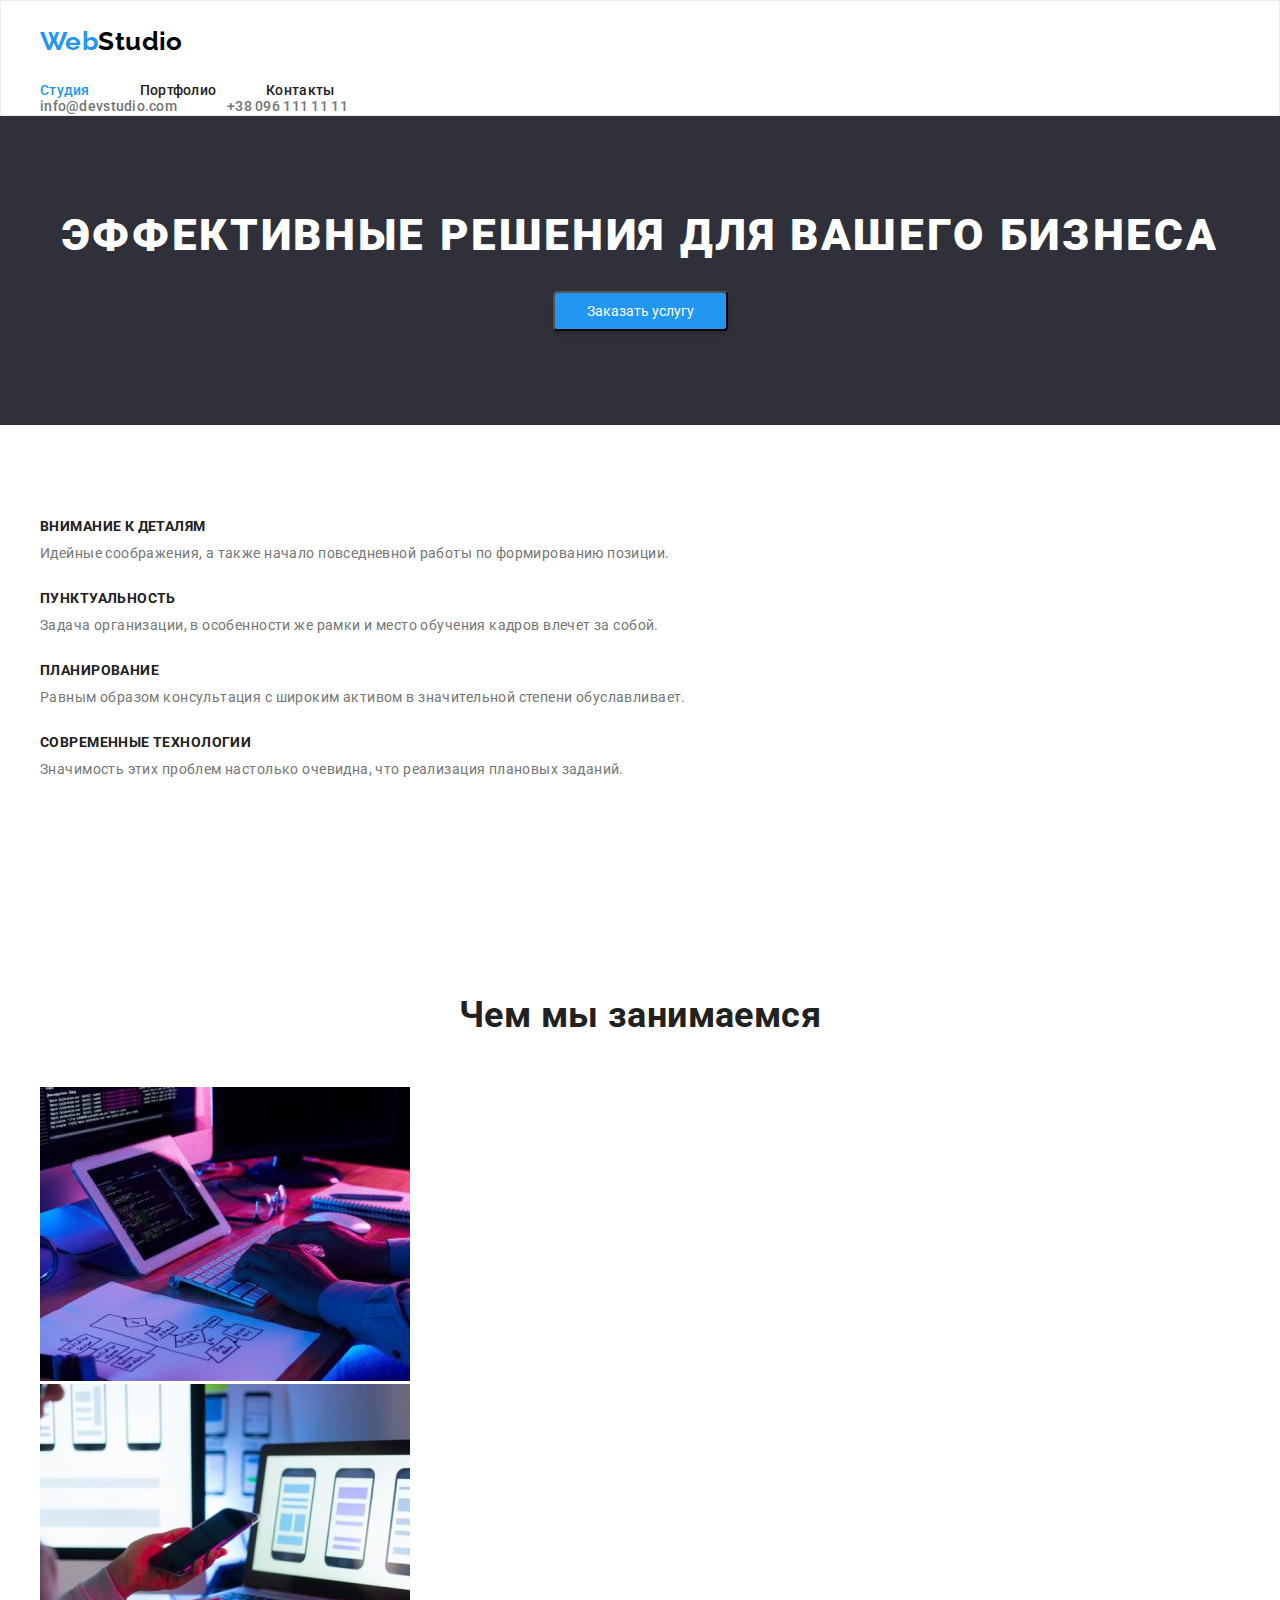
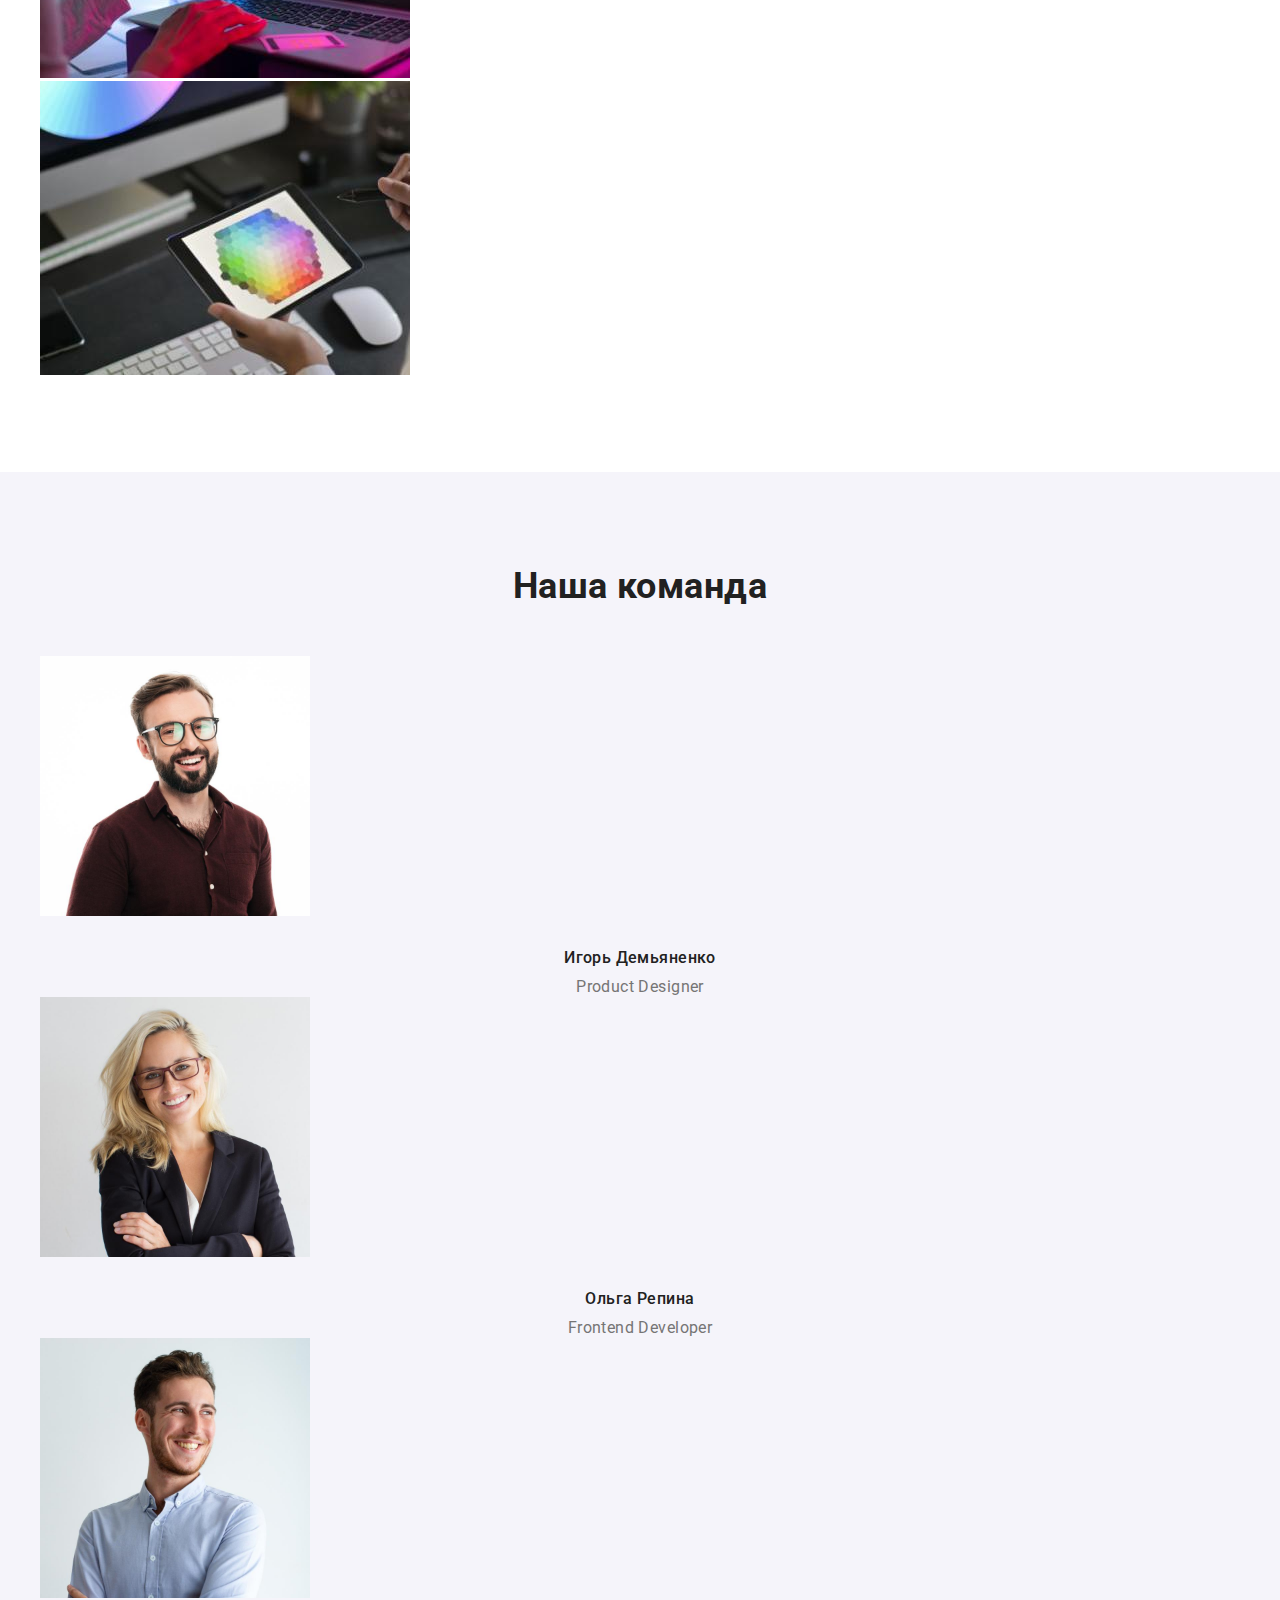
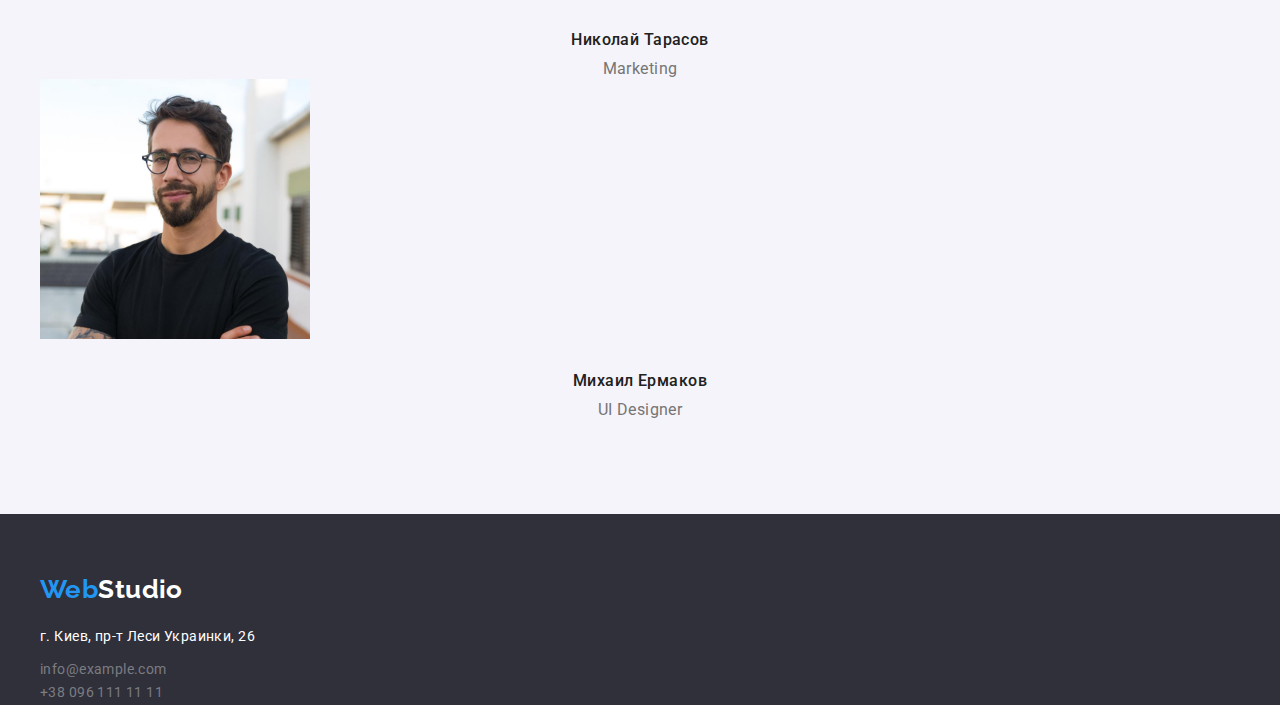
==== index.html @ 129f2a48 "." ====
<!DOCTYPE html>
<html lang="ru">
  <head>
    <meta charset="UTF-8" />
    <meta http-equiv="X-UA-Compatible" content="IE=edge" />
    <meta name="viewport" content="width=device-width, initial-scale=1.0" />
    <title>Document</title>
    <link
      href="https://fonts.googleapis.com/css2?family=Raleway:wght@700&family=Roboto:wght@400;500;700;900&display=swap"
      rel="stylesheet"
    />
    <link
      rel="stylesheet"
      href="https://cdn.jsdelivr.net/npm/modern-normalize@1.1.0/modern-normalize.min.css"
    />
    <link rel="stylesheet" href="./css/styles.css" />
  </head>
  <body>
    <!-- header -->

    <header class="header">
      <div class="container">
        <nav class="container">
          <a href="./index.html" class="logo"
            ><span class="accent">Web</span>Studio</a
          >
          <ul class="site-nav">
            <li class="item">
              <a href="./index.html" class="nav-link current">Студия</a>
            </li>
            <li class="item">
              <a href="./portfolio.html" class="nav-link">Портфолио</a>
            </li>
            <li class="item"><a href="" class="nav-link">Контакты</a></li>
          </ul>
        </nav>
        <div class="container">
        <ul class="contacts">
          <li class="item">
              <a href="mailto:info@devstudio.com" class="contacts-link"
                >info@devstudio.com</a
              >
            </li>
            <li class="item">
              <a href="tel:+380961111111" class="contacts-link"
                >+38 096 111 11 11</a
              >
            </li>
          </div>
        </ul>
      </div>
    </header>
    <main>
      <!-- hero -->

      <section class="hero section">
        <div class="container">
          <h1 class="hero-title">Эффективные решения для вашего бизнеса</h1>
          <button type="button" class="button">Заказать услугу</button>
        </div>
      </section>

      <section class="advantages section">
        <div class="container">
          <h2 style="display: none">Скрытый заголовок</h2>
          <ul>
            <li>
              <h3 class="advantages-title">Внимание к деталям</h3>
              <p class="advantages-description">
                Идейные соображения, а также начало повседневной работы по
                формированию позиции.
              </p>
            </li>
            <li>
              <h3 class="advantages-title">Пунктуальность</h3>
              <p class="advantages-description">
                Задача организации, в особенности же рамки и место обучения
                кадров влечет за собой.
              </p>
            </li>
            <li>
              <h3 class="advantages-title">Планирование</h3>
              <p class="advantages-description">
                Равным образом консультация с широким активом в значительной
                степени обуславливает.
              </p>
            </li>
            <li>
              <h3 class="advantages-title">Современные технологии</h3>
              <p class="advantages-description">
                Значимость этих проблем настолько очевидна, что реализация
                плановых заданий.
              </p>
            </li>
          </ul>
        </div>
      </section>
      <!-- about -->

      <section class="section">
        <div class="container">
          <h2 class="section-title">Чем мы занимаемся</h2>
          <ul>
            <li><img src="./images/Box1.jpg" alt="девайс" width="370" /></li>
            <li><img src="./images/Box2.jpg" alt="девайс" width="370" /></li>
            <li><img src="./images/Box3.jpg" alt="девайс" width="370" /></li>
          </ul>
        </div>
      </section>
      <!-- team -->

      <section class="team section">
        <div class="container">
          <h2 class="team-title">Наша команда</h2>
          <ul>
            <li>
              <img src="./images/img(1).jpg" alt="член команды" width="270" />
              <h3 class="team-member-title">Игорь Демьяненко</h3>
              <p class="team-descprition">Product Designer</p>
            </li>
            <li>
              <img src="./images/img(2).jpg" alt="член команды" width="270" />
              <h3 class="team-member-title">Ольга Репина</h3>
              <p class="team-descprition">Frontend Developer</p>
            </li>
            <li>
              <img src="./images/img(3).jpg" alt="член команды" width="270" />
              <h3 class="team-member-title">Николай Тарасов</h3>
              <p class="team-descprition">Marketing</p>
            </li>
            <li>
              <img src="./images/img(4).jpg" alt="член команды" width="270" />
              <h3 class="team-member-title">Михаил Ермаков</h3>
              <p class="team-descprition">UI Designer</p>
            </li>
          </ul>
        </div>
      </section>
    </main>
    <!-- footer -->
    <footer class="footer">
      <div class="container">
        <a href="./index.html" class="logo">
          <span class="accent">Web</span><span class="studio">Studio</span>
        </a>
        <address class="address">
          <ul>
            <li>
              <a
                href="https://goo.gl/maps/4YTj8nZPd8LjC2Ac9"
                class="address-link"
                target="_blank"
                rel="noopener norefferer"
              >
                г. Киев, пр-т Леси Украинки, 26
              </a>
            </li>
            <li>
              <a href="mailto:info@example.com" class="contacts-link"
                >info@example.com</a
              >
            </li>
            <li>
              <a href="tel:+380961111111" class="contacts-link"
                >+38 096 111 11 11</a
              >
            </li>
          </ul>
        </address>
      </div>
    </footer>
  </body>
</html>
---- css/styles.css ----
:root {
    --primary-text-color: #212121;
    --background-color: #FFFFFF;
    --accent-color: #2196F3;
    --sections-color: #2F303A;
    --text-color: #757575;
    --contacts-link: #FFFFFF60;
}

h1, h2, h3, h4, h5, h6, p {
    margin-top: 0;
    margin-bottom: 0;
}

ul, ol {
    margin-top: 0;
    margin-bottom: 0;
    padding-left: 0;
}

.container {
    width: 1200px;
    margin-left: auto;
    margin-right: auto;
    /* outline: 2px solid tomato; */
}

a {
    text-decoration: none
}

li {
    list-style-type: none;
}

body {
    color: var(--primary-text-color);
    background-color: var(--background-color);
    font-family: 'Roboto', sans-serif;
    font-size: 14px;
    letter-spacing: 0.03em;
}

.header {
    background-color: var(--background-color);
    border: 1px solid #ECECEC;
}

.logo {
    display: inline-block;
    margin-top: 25px;
    margin-bottom: 25px;
    font-family: 'Raleway';
    font-weight: 700;
    font-size: 26px;
    line-height: 1.2;      
}

.header .logo {
    color: #000000;
    
}

.accent {
    color: var(--accent-color);

}


.header .contacts-link {
    display: flex;
    font-weight: 500;
    line-height: 1.14;
    letter-spacing: 0.02em;
    color: var(--text-color);
}

.nav-link {
    color: var(--primary-text-color);
}

.nav-link {
    font-weight: 500;
    line-height: 1.14;
    letter-spacing: 0.02em;
}

.nav-link:hover,
.nav-link:focus {
    color: var(--accent-color);
}

.site-nav {
    display:flex
}

.site-nav .item {
    margin-right: 50px;
}

.site-nav .item:last-child {
    margin-right: 0;
}

.site-nav .current {
    color: var(--accent-color);
}

.contacts {
    display: flex;
}

.contacts .item + .item {
    margin-left: 50px;
}

.contacts-link:hover 
.contacts-link:focus {
    color: var(--accent-color);
}

.header-nav {
    display: flex;
}

.hero {
    text-align: center;
    background: var(--sections-color);
}

.hero-title {
    margin-bottom: 30px;
    font-weight: 900;
    font-size: 44px;
    line-height: 1,36;
    text-align: center;
    letter-spacing: 0.06em;
    text-transform: uppercase;
    color: var(--background-color)
}

.hero .button {
    padding: 10px 32px;
    color: var(--background-color);
    background: var(--accent-color);
    box-shadow: 0px 4px 4px rgba(0, 0, 0, 0.15);
    border-radius: 4px;
}

.hero .button:hover,
.hero .button:focus {
    background-color: #188CE8
}


.advantages-title {
    margin-bottom: 10px;
    font-weight: 700;
    font-size: 14px;
    line-height: 1.14;
    text-transform: uppercase;
    color: var(--primary-text-color);
}

.advantages-description {
    margin-bottom: 30px;
    font-weight: 400;
    font-size: 14px;
    line-height: 1,7;
    color: var(--text-color);
}

.section-title {
    margin-bottom: 50px;
    font-size: 36px;
    line-height: 1.16;
    text-align: center;
    color: var(--primary-text-color);
}

.team-title {
    margin-bottom: 50px;
    font-size: 36px;
    line-height: 1.116;
    text-align: center;
    color: var(--primary-text-color);
}

.team-member-title {
    margin-top: 30px;
    margin-bottom: 10px;
    font-weight: 500;
    font-size: 16px;
    line-height: 1.18;
    text-align: center;
}

.team-descprition {
    font-size: 16px;
    line-height: 1.18;
    text-align: center;
}

.section {
    padding-top: 94px;
    padding-bottom: 94px;
}

.team {
    background-color: #F5F4FA;
}


.contacts, .nav-link, p {
    color: var(--text-color);
}

.nav-link {
    color: var(--primary-text-color);
}

.button {
    cursor: pointer
}

.section .buttons {
    display: inline-block;
    margin-bottom: 34px;
}

.buttons .button {
    font-family: inherit;
    font-weight: 500;
    font-size: 16px;
    line-height: 1.65;
    text-align: center;
}

.projects-title {
    font-weight: 700;
    font-size: 18px;
    line-height: 2;
    letter-spacing: 0.06em;
}

.projects-description {
    font-size: 16px;
    line-height: 1.87;
}

.button:hover,
.button:focus {
    color: var(--background-color);
    background-color: var(--accent-color);
}

.footer {
    background-color: var(--sections-color);
}

.footer .logo {
    display: inline-block;
    margin-top: 60px;
    margin-bottom: 20px;

}

.footer .studio,
.address .address-link {
    color: var(--background-color);
}

.footer .address-link {
    display: inline-block;
    margin-bottom: 9px;
    font-style: normal;
    font-weight: 400;
    line-height: 1.7;
}

.footer .contacts-link {
    margin-bottom: 9px;
    font-style: normal;
    font-weight: 400;
    line-height: 1.7;
    color: var(--contacts-link);
}



.contacts-link:hover,
.contacts-link:focus {
    color: var(--accent-color);
}
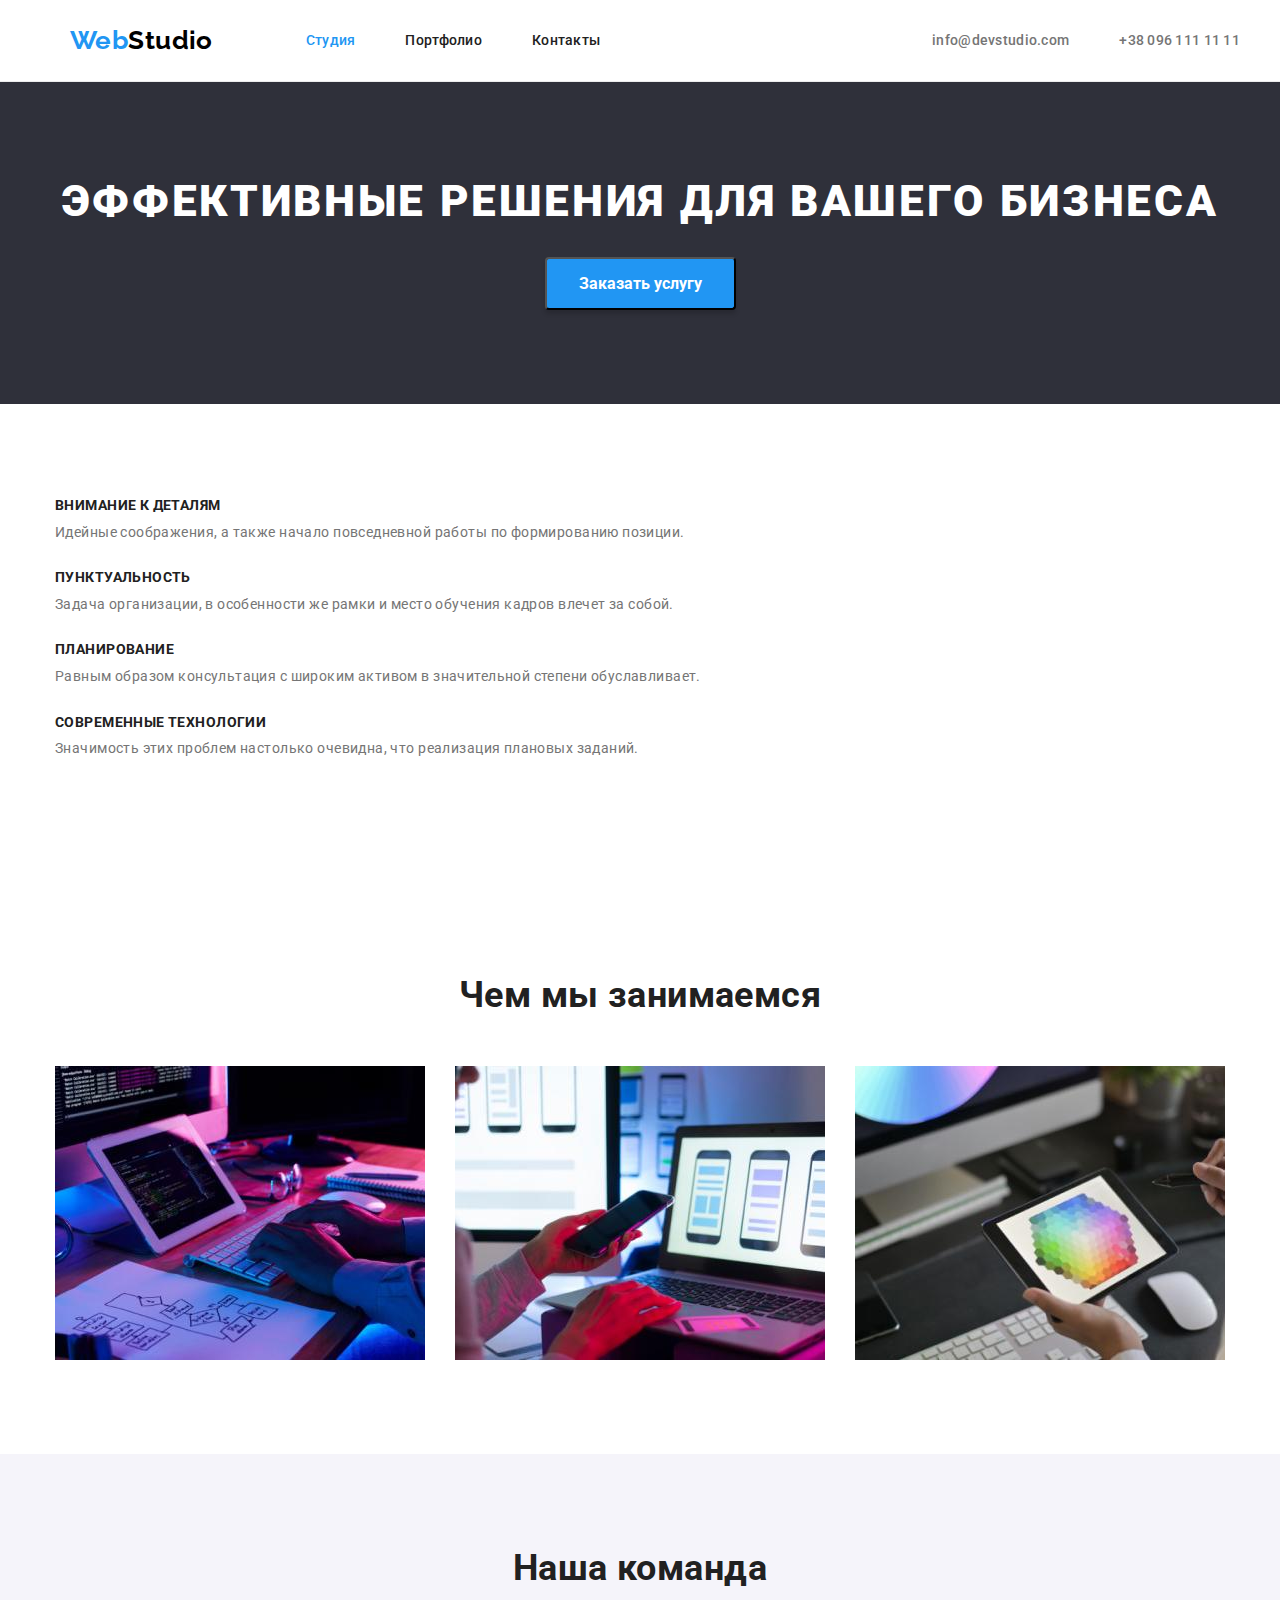
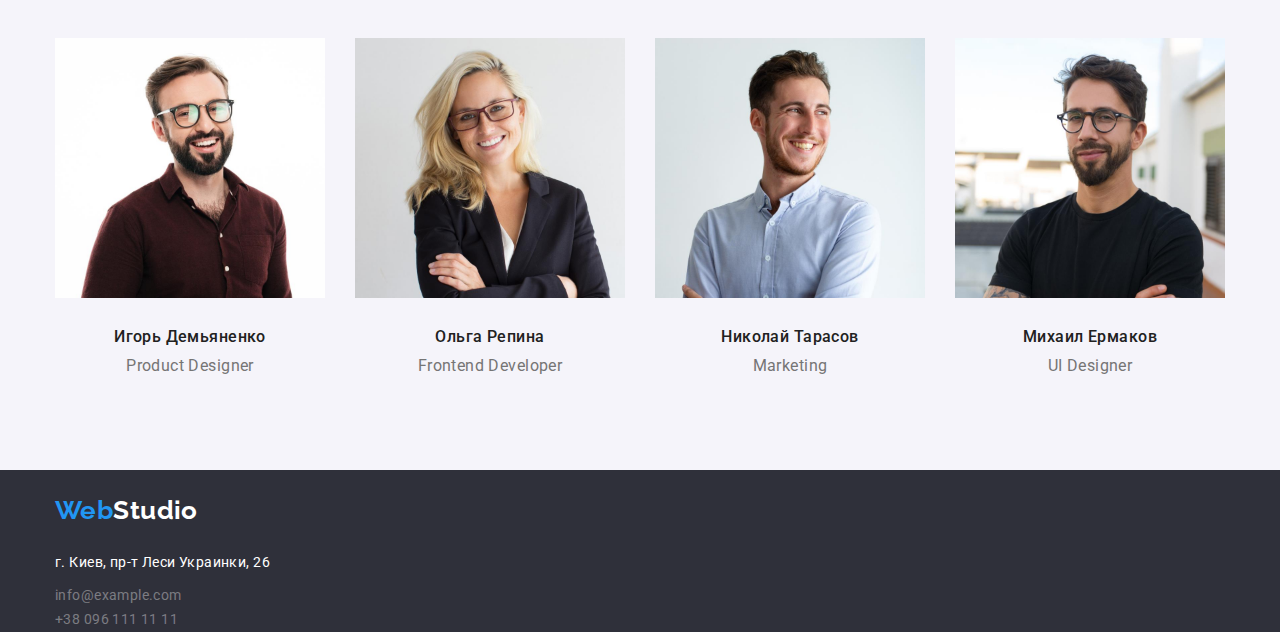
==== commit 8511cfc5: "add header border-box" ====
--- a/index.html
+++ b/index.html
@@ -20,10 +20,11 @@
 
     <header class="header">
       <div class="container">
-        <nav class="container">
+        <nav class="container header-nav">
           <a href="./index.html" class="logo"
             ><span class="accent">Web</span>Studio</a
           >
+
           <ul class="site-nav">
             <li class="item">
               <a href="./index.html" class="nav-link current">Студия</a>
@@ -33,10 +34,9 @@
             </li>
             <li class="item"><a href="" class="nav-link">Контакты</a></li>
           </ul>
-        </nav>
-        <div class="container">
-        <ul class="contacts">
-          <li class="item">
+
+          <ul class="contacts">
+            <li class="item">
               <a href="mailto:info@devstudio.com" class="contacts-link"
                 >info@devstudio.com</a
               >
@@ -46,10 +46,11 @@
                 >+38 096 111 11 11</a
               >
             </li>
-          </div>
-        </ul>
+          </ul>
+        </nav>
       </div>
     </header>
+
     <main>
       <!-- hero -->
 
@@ -95,40 +96,42 @@
           </ul>
         </div>
       </section>
+
       <!-- about -->
 
       <section class="section">
         <div class="container">
           <h2 class="section-title">Чем мы занимаемся</h2>
-          <ul>
+          <ul class="section-list">
             <li><img src="./images/Box1.jpg" alt="девайс" width="370" /></li>
             <li><img src="./images/Box2.jpg" alt="девайс" width="370" /></li>
             <li><img src="./images/Box3.jpg" alt="девайс" width="370" /></li>
           </ul>
         </div>
       </section>
+
       <!-- team -->
 
       <section class="team section">
         <div class="container">
           <h2 class="team-title">Наша команда</h2>
-          <ul>
-            <li>
+          <ul class="team-list">
+            <li class="list-item">
               <img src="./images/img(1).jpg" alt="член команды" width="270" />
               <h3 class="team-member-title">Игорь Демьяненко</h3>
               <p class="team-descprition">Product Designer</p>
             </li>
-            <li>
+            <li class="list-item">
               <img src="./images/img(2).jpg" alt="член команды" width="270" />
               <h3 class="team-member-title">Ольга Репина</h3>
               <p class="team-descprition">Frontend Developer</p>
             </li>
-            <li>
+            <li class="list-item">
               <img src="./images/img(3).jpg" alt="член команды" width="270" />
               <h3 class="team-member-title">Николай Тарасов</h3>
               <p class="team-descprition">Marketing</p>
             </li>
-            <li>
+            <li class="list-item">
               <img src="./images/img(4).jpg" alt="член команды" width="270" />
               <h3 class="team-member-title">Михаил Ермаков</h3>
               <p class="team-descprition">UI Designer</p>
@@ -137,7 +140,9 @@
         </div>
       </section>
     </main>
+
     <!-- footer -->
+
     <footer class="footer">
       <div class="container">
         <a href="./index.html" class="logo">
--- a/css/styles.css
+++ b/css/styles.css
@@ -18,11 +18,34 @@
     padding-left: 0;
 }
 
+img {
+    display: block;
+}
+
 .container {
     width: 1200px;
     margin-left: auto;
     margin-right: auto;
+    padding-left: 15px;
+    padding-right: 15px;
     /* outline: 2px solid tomato; */
+}
+
+.section-list {
+    display: flex;
+    justify-content: space-between;
+}
+
+.team-list {
+    display: flex;
+}
+
+.list-item:nth-child(-n + 4) {
+    margin-right: 30px;
+}
+
+.list-item:last-child {
+    margin-right: 0;
 }
 
 a {
@@ -43,13 +66,14 @@
 
 .header {
     background-color: var(--background-color);
-    border: 1px solid #ECECEC;
+    border-bottom: 1px solid #ECECEC;
 }
 
 .logo {
     display: inline-block;
-    margin-top: 25px;
-    margin-bottom: 25px;
+    margin-right: 93px;
+    padding-top: 25px;
+    padding-bottom: 25px;
     font-family: 'Raleway';
     font-weight: 700;
     font-size: 26px;
@@ -80,6 +104,8 @@
 }
 
 .nav-link {
+    padding-top: 32px;
+    padding-bottom: 32px;
     font-weight: 500;
     line-height: 1.14;
     letter-spacing: 0.02em;
@@ -108,6 +134,7 @@
 
 .contacts {
     display: flex;
+    margin-left: auto;
 }
 
 .contacts .item + .item {
@@ -121,6 +148,8 @@
 
 .header-nav {
     display: flex;
+    align-items: center;
+    /* justify-content: space-around; */
 }
 
 .hero {
@@ -141,10 +170,15 @@
 
 .hero .button {
     padding: 10px 32px;
+    
     color: var(--background-color);
     background: var(--accent-color);
     box-shadow: 0px 4px 4px rgba(0, 0, 0, 0.15);
     border-radius: 4px;
+
+    font-weight: 700;
+    font-size: 16px;
+    line-height: 1.85;
 }
 
 .hero .button:hover,
@@ -260,9 +294,6 @@
 
 .footer .logo {
     display: inline-block;
-    margin-top: 60px;
-    margin-bottom: 20px;
-
 }
 
 .footer .studio,
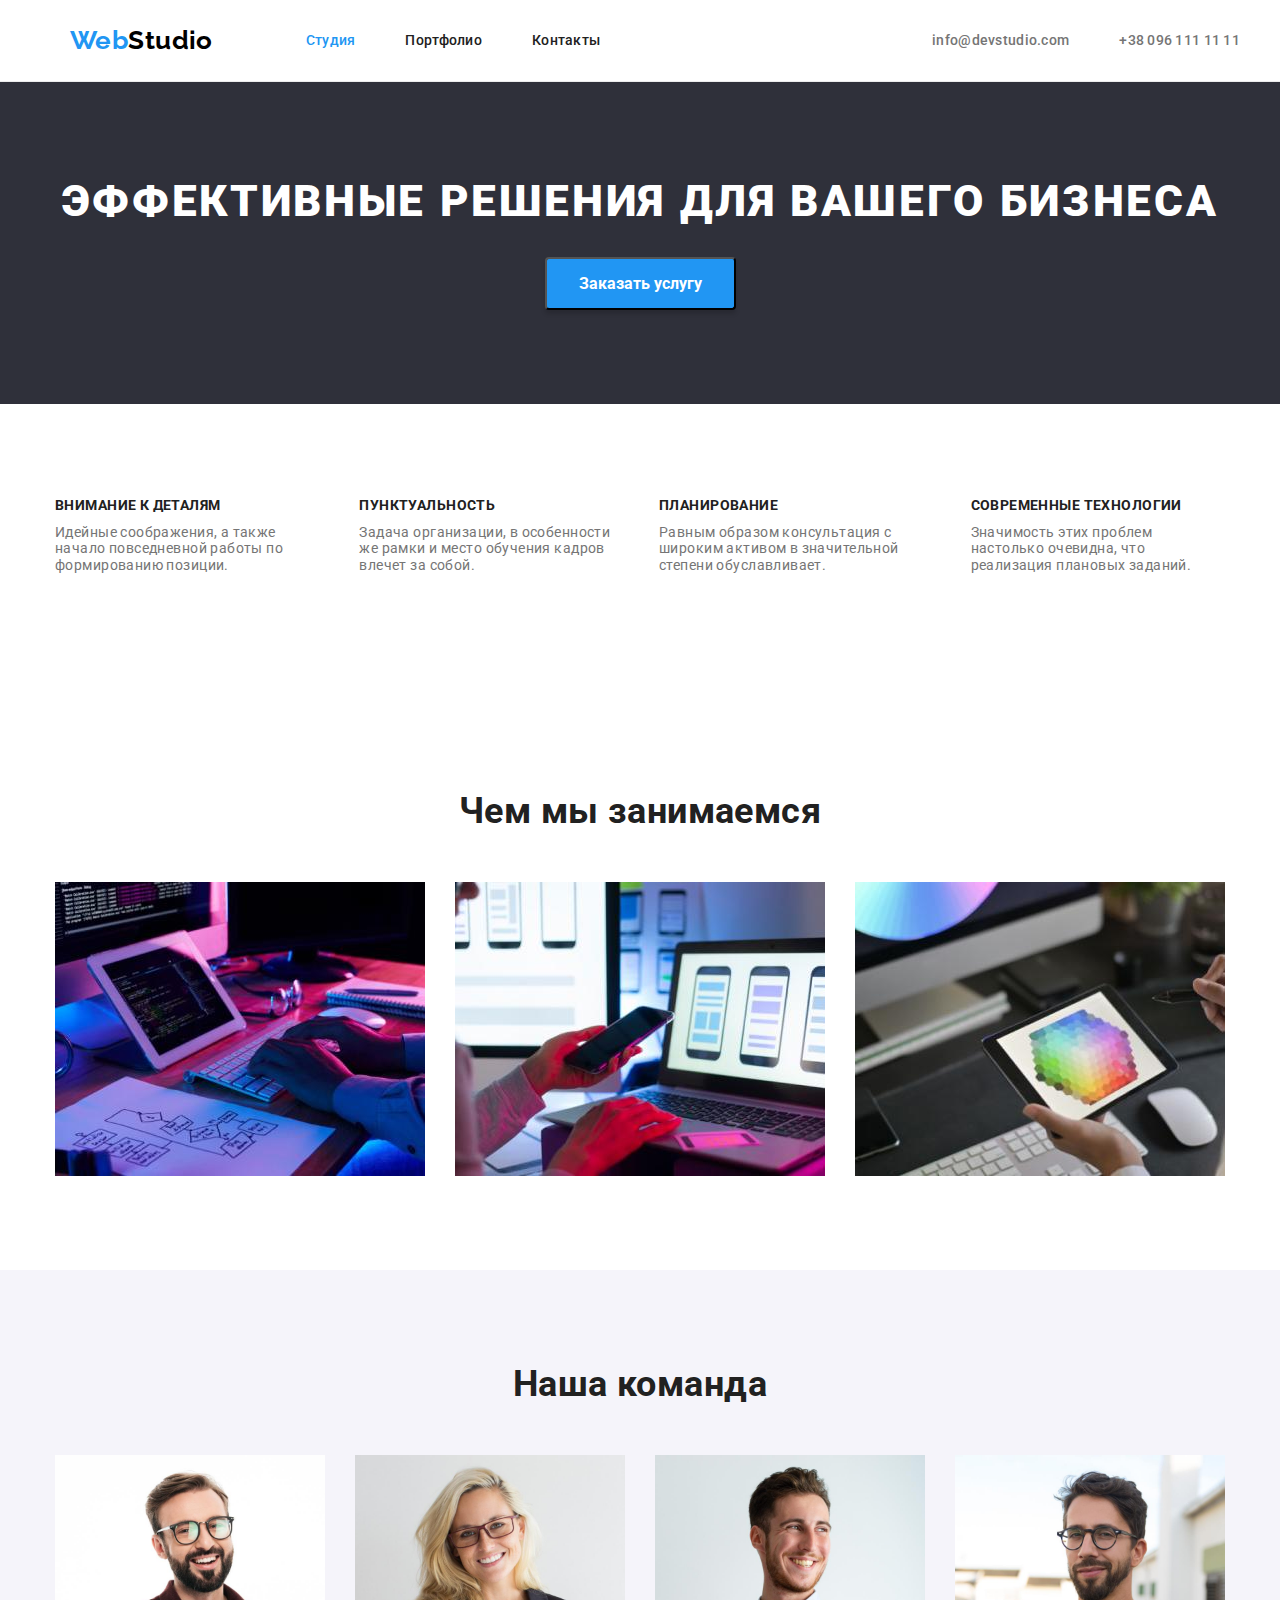
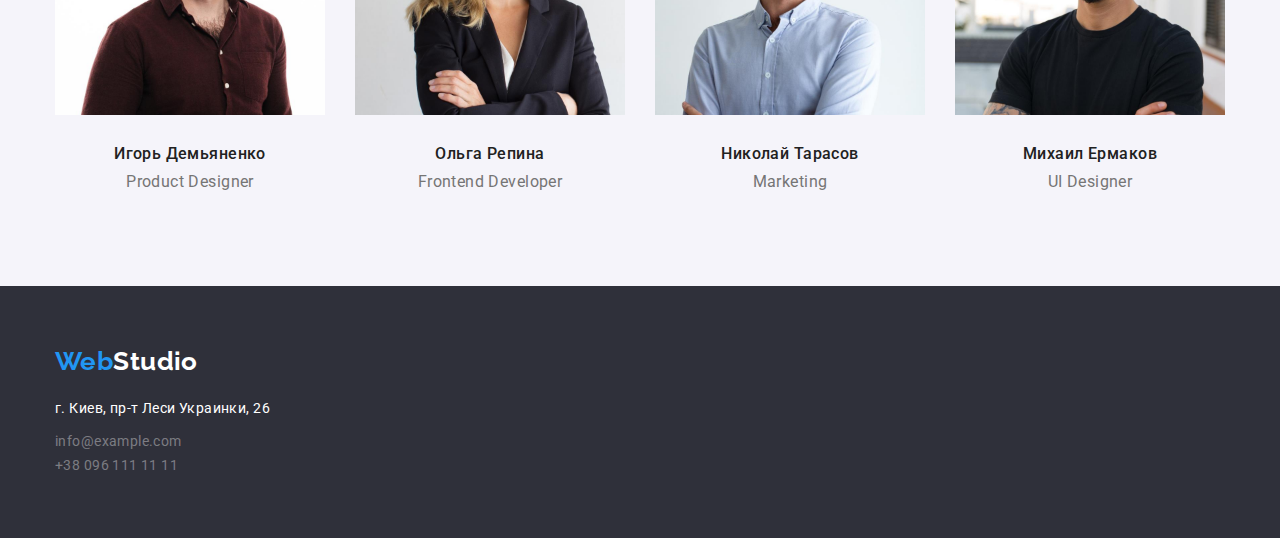
==== commit 33376f55: "add cards" ====
--- a/index.html
+++ b/index.html
@@ -64,29 +64,29 @@
       <section class="advantages section">
         <div class="container">
           <h2 style="display: none">Скрытый заголовок</h2>
-          <ul>
-            <li>
+          <ul class="advantages-list">
+            <li class="list-item">
               <h3 class="advantages-title">Внимание к деталям</h3>
               <p class="advantages-description">
                 Идейные соображения, а также начало повседневной работы по
                 формированию позиции.
               </p>
             </li>
-            <li>
+            <li class="list-item">
               <h3 class="advantages-title">Пунктуальность</h3>
               <p class="advantages-description">
                 Задача организации, в особенности же рамки и место обучения
                 кадров влечет за собой.
               </p>
             </li>
-            <li>
+            <li class="list-item">
               <h3 class="advantages-title">Планирование</h3>
               <p class="advantages-description">
                 Равным образом консультация с широким активом в значительной
                 степени обуславливает.
               </p>
             </li>
-            <li>
+            <li class="list-item">
               <h3 class="advantages-title">Современные технологии</h3>
               <p class="advantages-description">
                 Значимость этих проблем настолько очевидна, что реализация
--- a/css/styles.css
+++ b/css/styles.css
@@ -20,6 +20,8 @@
 
 img {
     display: block;
+    max-width: 100%;
+    height: auto;
 }
 
 .container {
@@ -34,6 +36,10 @@
 .section-list {
     display: flex;
     justify-content: space-between;
+}
+
+.advantages-list {
+    display: flex;
 }
 
 .team-list {
@@ -158,6 +164,7 @@
 }
 
 .hero-title {
+    /* margin-top: 200px; */
     margin-bottom: 30px;
     font-weight: 900;
     font-size: 44px;
@@ -170,7 +177,7 @@
 
 .hero .button {
     padding: 10px 32px;
-    
+    /* margin-bottom: 200px; */
     color: var(--background-color);
     background: var(--accent-color);
     box-shadow: 0px 4px 4px rgba(0, 0, 0, 0.15);
@@ -257,31 +264,66 @@
     cursor: pointer
 }
 
-.section .buttons {
-    display: inline-block;
-    margin-bottom: 34px;
-}
+.buttons {
+    display: flex;
+    justify-content: center;
+    margin-bottom: 50px;
+}
+
+.buttons .list-item:nth-child(-n + 5) {
+    margin-right: 10px;
+}
+
+.buttons .list-item:last-child {
+    margin-right: 0;
+}
+    
 
 .buttons .button {
+    padding: 6px 22px;
     font-family: inherit;
     font-weight: 500;
     font-size: 16px;
     line-height: 1.65;
     text-align: center;
+    background: #F5F4FA;
+    border-radius: 4px;
+    border: transparent;
+}
+
+.projects-list {
+    display: flex;
+    flex-wrap: wrap;
+    gap: 30px;
+}
+
+
+.projects-description {
+
+    margin-left: 24px;
+    margin-right: 24px;
+    margin-bottom: 20px;
+    font-size: 16px;
+    line-height: 1.87;
+}
+
+.projects-card { 
+    padding-top: 30px;
+    border: 1px solid #ccc;
+    border-top: none;
 }
 
 .projects-title {
+    margin-top: 20px;
+    margin-bottom: 4px;
+    margin-left: 24px;
+    margin-right: 24px;
     font-weight: 700;
     font-size: 18px;
     line-height: 2;
     letter-spacing: 0.06em;
 }
 
-.projects-description {
-    font-size: 16px;
-    line-height: 1.87;
-}
-
 .button:hover,
 .button:focus {
     color: var(--background-color);
@@ -293,7 +335,16 @@
 }
 
 .footer .logo {
+    margin-top: 60px;
+    padding-bottom: 0;
+    padding-top: 0;
+    margin-bottom: 20px;
+    margin-right: 0;
     display: inline-block;
+}
+
+.address {
+    padding-bottom: 60px;
 }
 
 .footer .studio,
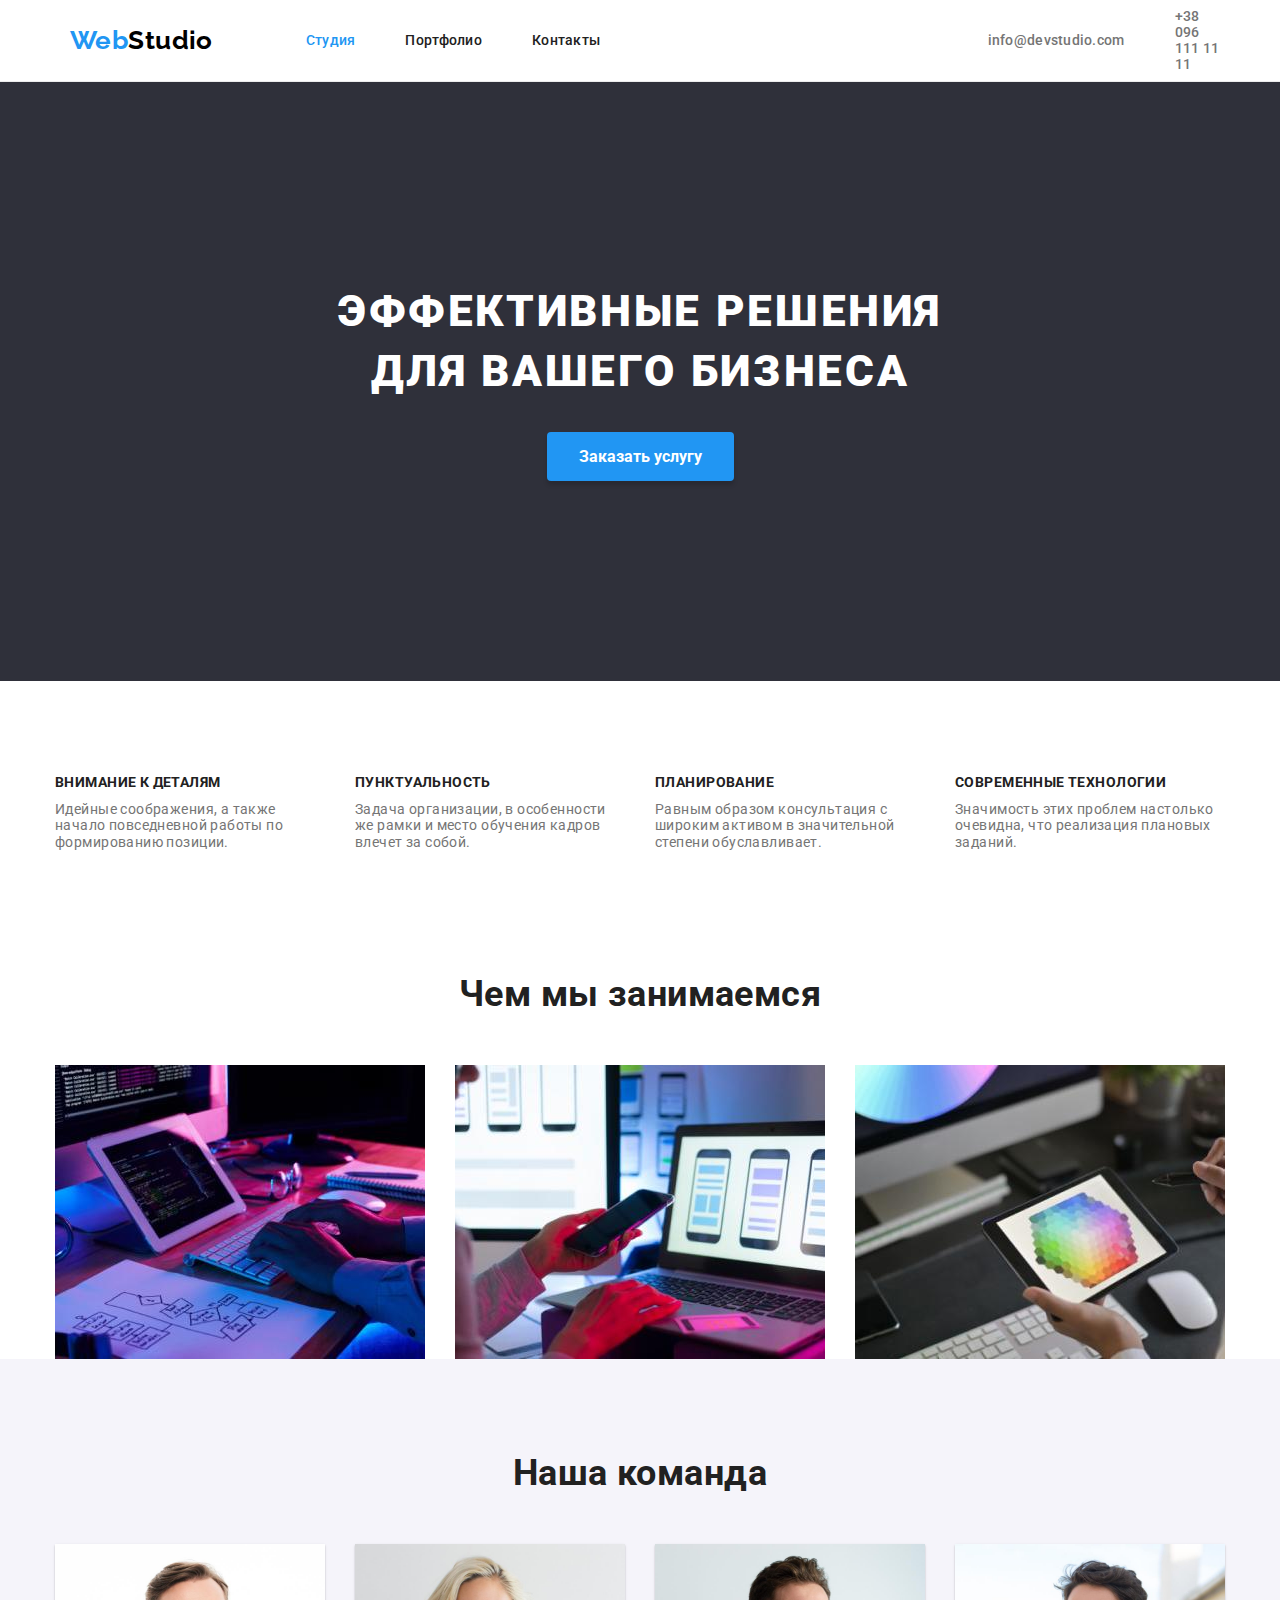
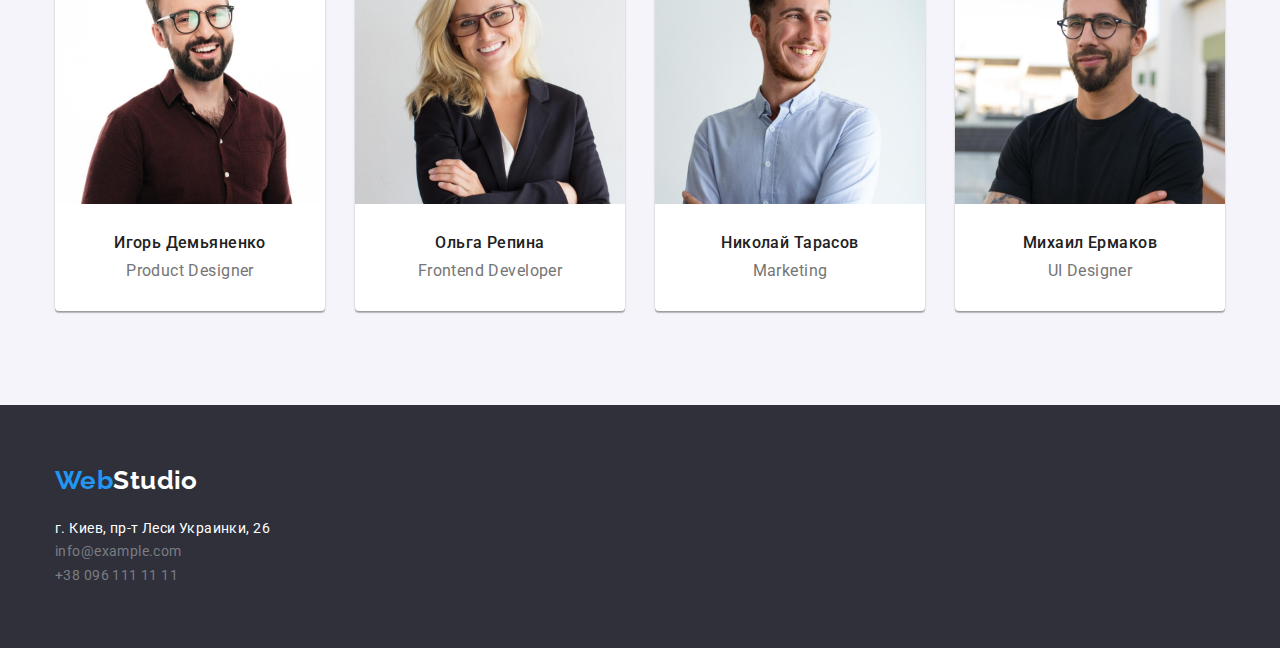
==== commit 87899247: "add" ====
--- a/index.html
+++ b/index.html
@@ -19,7 +19,7 @@
     <!-- header -->
 
     <header class="header">
-      <div class="container">
+      <div class="container page-header">
         <nav class="container header-nav">
           <a href="./index.html" class="logo"
             ><span class="accent">Web</span>Studio</a
@@ -34,20 +34,20 @@
             </li>
             <li class="item"><a href="" class="nav-link">Контакты</a></li>
           </ul>
+        </nav>
 
-          <ul class="contacts">
-            <li class="item">
-              <a href="mailto:info@devstudio.com" class="contacts-link"
-                >info@devstudio.com</a
-              >
-            </li>
-            <li class="item">
-              <a href="tel:+380961111111" class="contacts-link"
-                >+38 096 111 11 11</a
-              >
-            </li>
-          </ul>
-        </nav>
+        <ul class="contacts">
+          <li class="item">
+            <a href="mailto:info@devstudio.com" class="contacts-link"
+              >info@devstudio.com</a
+            >
+          </li>
+          <li class="item">
+            <a href="tel:+380961111111" class="contacts-link"
+              >+38 096 111 11 11</a
+            >
+          </li>
+        </ul>
       </div>
     </header>
 
@@ -99,7 +99,7 @@
 
       <!-- about -->
 
-      <section class="section">
+      <section class="about">
         <div class="container">
           <h2 class="section-title">Чем мы занимаемся</h2>
           <ul class="section-list">
--- a/css/styles.css
+++ b/css/styles.css
@@ -42,8 +42,19 @@
     display: flex;
 }
 
+.advantages-list .list-item {
+    width: 270px;;
+}
+
 .team-list {
     display: flex;
+    
+}
+
+.team-list > .list-item {
+    background-color: var(--background-color);
+    box-shadow: 0px 1px 3px rgba(0, 0, 0, 0.12), 0px 1px 1px rgba(0, 0, 0, 0.14), 0px 2px 1px rgba(0, 0, 0, 0.2);
+    border-radius: 0px 0px 4px 4px;
 }
 
 .list-item:nth-child(-n + 4) {
@@ -68,6 +79,11 @@
     font-family: 'Roboto', sans-serif;
     font-size: 14px;
     letter-spacing: 0.03em;
+}
+
+.section {
+    padding-top: 94px;
+    padding-bottom: 94px;
 }
 
 .header {
@@ -122,6 +138,12 @@
     color: var(--accent-color);
 }
 
+.contacts {
+    display: flex;
+    margin-left: auto;
+    align-items: center;
+}
+
 .site-nav {
     display:flex
 }
@@ -138,10 +160,11 @@
     color: var(--accent-color);
 }
 
-.contacts {
-    display: flex;
-    margin-left: auto;
-}
+.page-header {
+    display: flex;
+}
+
+
 
 .contacts .item + .item {
     margin-left: 50px;
@@ -159,16 +182,20 @@
 }
 
 .hero {
+    padding: 200px 0;
     text-align: center;
     background: var(--sections-color);
 }
 
 .hero-title {
     /* margin-top: 200px; */
+    width: 696px;
+    margin-left: auto;
+    margin-right: auto;
     margin-bottom: 30px;
     font-weight: 900;
     font-size: 44px;
-    line-height: 1,36;
+    line-height: 1.36;
     text-align: center;
     letter-spacing: 0.06em;
     text-transform: uppercase;
@@ -176,6 +203,7 @@
 }
 
 .hero .button {
+    border: none;
     padding: 10px 32px;
     /* margin-bottom: 200px; */
     color: var(--background-color);
@@ -211,6 +239,10 @@
     color: var(--text-color);
 }
 
+.about {
+    padding-top: 0;
+}
+
 .section-title {
     margin-bottom: 50px;
     font-size: 36px;
@@ -228,8 +260,8 @@
 }
 
 .team-member-title {
-    margin-top: 30px;
-    margin-bottom: 10px;
+    padding-top: 30px;
+    padding-bottom: 10px;
     font-weight: 500;
     font-size: 16px;
     line-height: 1.18;
@@ -237,14 +269,10 @@
 }
 
 .team-descprition {
+    margin-bottom: 30px; 
     font-size: 16px;
     line-height: 1.18;
     text-align: center;
-}
-
-.section {
-    padding-top: 94px;
-    padding-bottom: 94px;
 }
 
 .team {
@@ -299,25 +327,23 @@
 
 
 .projects-description {
-
-    margin-left: 24px;
-    margin-right: 24px;
-    margin-bottom: 20px;
+    padding-left: 24px;
+    padding-right: 24px;
+    padding-bottom: 20px;
     font-size: 16px;
     line-height: 1.87;
 }
 
 .projects-card { 
-    padding-top: 30px;
     border: 1px solid #ccc;
     border-top: none;
 }
 
 .projects-title {
-    margin-top: 20px;
     margin-bottom: 4px;
-    margin-left: 24px;
-    margin-right: 24px;
+    padding-top: 20px;
+    padding-left: 24px;
+    padding-right: 24px;
     font-weight: 700;
     font-size: 18px;
     line-height: 2;
@@ -331,20 +357,26 @@
 }
 
 .footer {
+    padding: 60px 0;
     background-color: var(--sections-color);
 }
 
 .footer .logo {
-    margin-top: 60px;
-    padding-bottom: 0;
-    padding-top: 0;
+    padding: 0;
+    display: inline-block;
     margin-bottom: 20px;
-    margin-right: 0;
-    display: inline-block;
+}
+
+.footer .studio {
+    margin-bottom: 20px;
 }
 
 .address {
-    padding-bottom: 60px;
+    padding: 0;
+}
+
+.address .item:not(:last-child) {
+    margin-bottom: 9px;
 }
 
 .footer .studio,
@@ -354,22 +386,19 @@
 
 .footer .address-link {
     display: inline-block;
-    margin-bottom: 9px;
     font-style: normal;
     font-weight: 400;
     line-height: 1.7;
 }
 
 .footer .contacts-link {
-    margin-bottom: 9px;
+    display: inline-block;
     font-style: normal;
     font-weight: 400;
     line-height: 1.7;
     color: var(--contacts-link);
 }
 
-
-
 .contacts-link:hover,
 .contacts-link:focus {
     color: var(--accent-color);
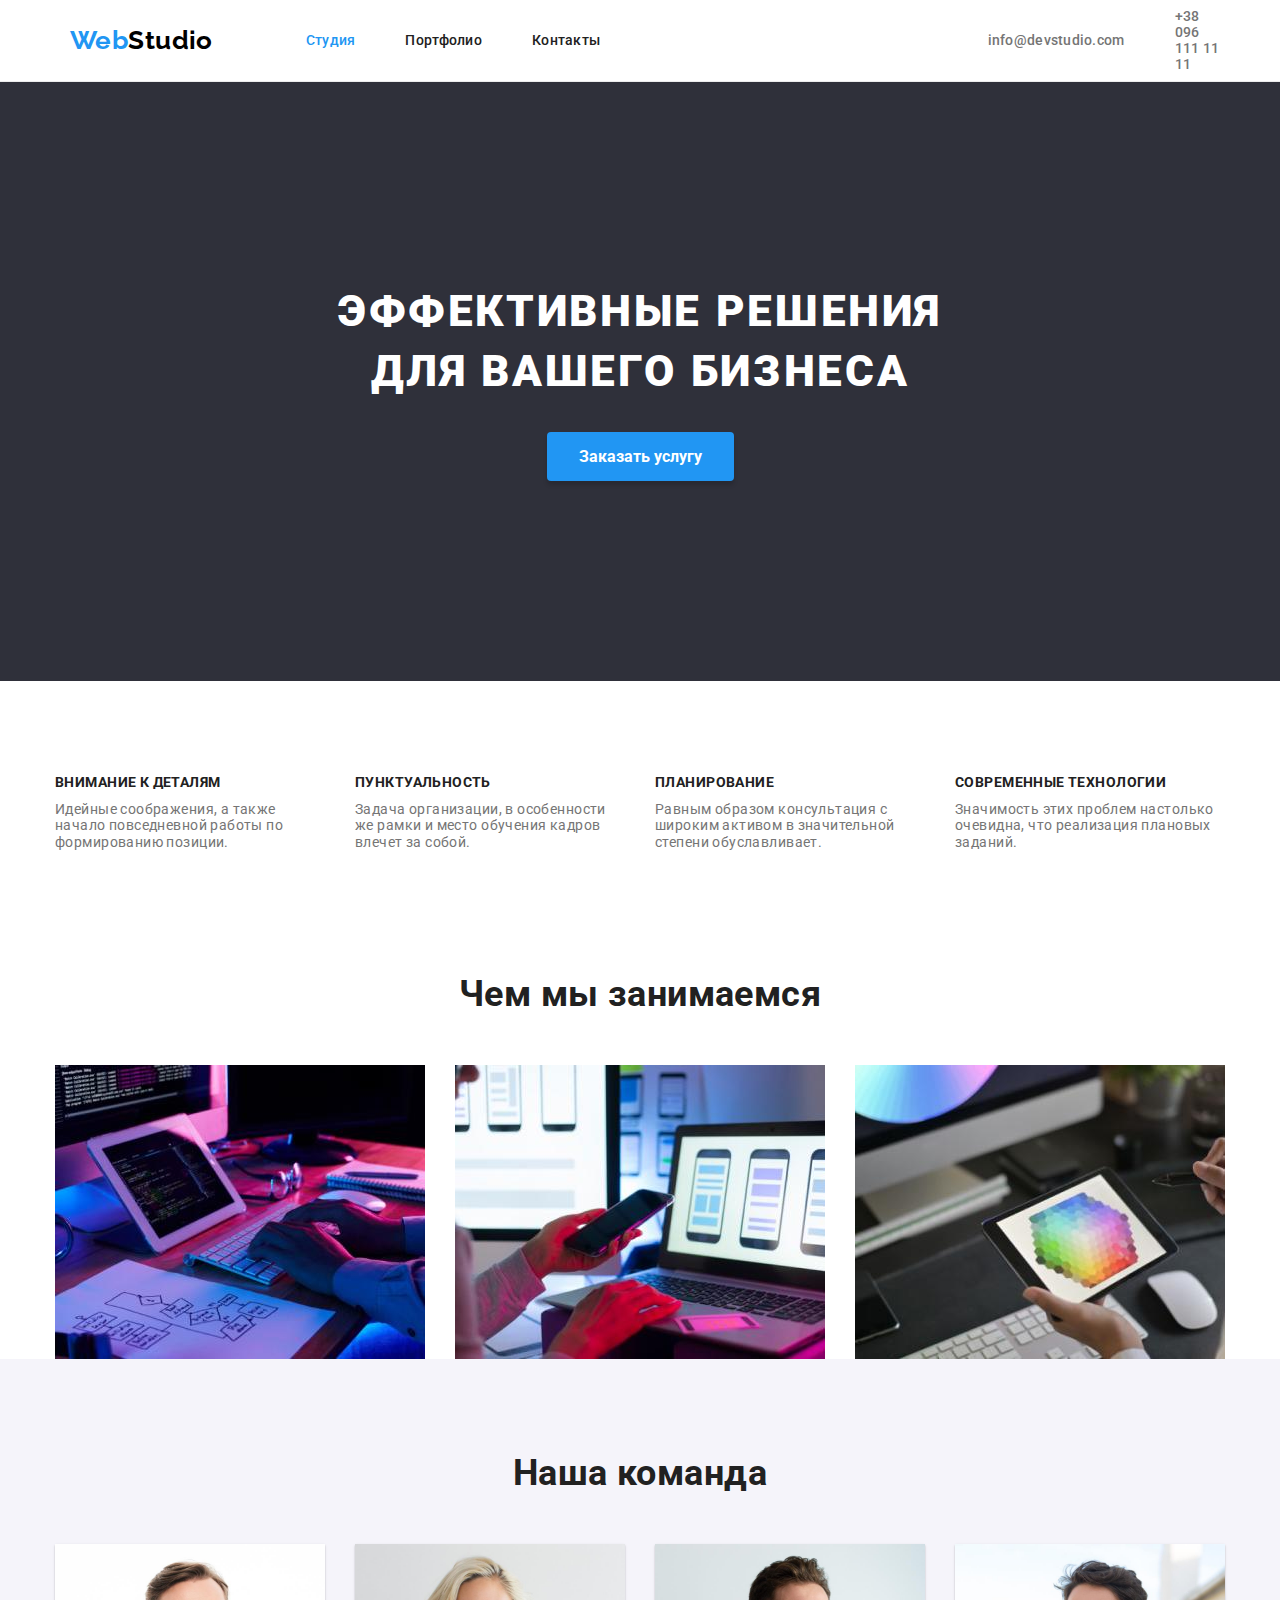
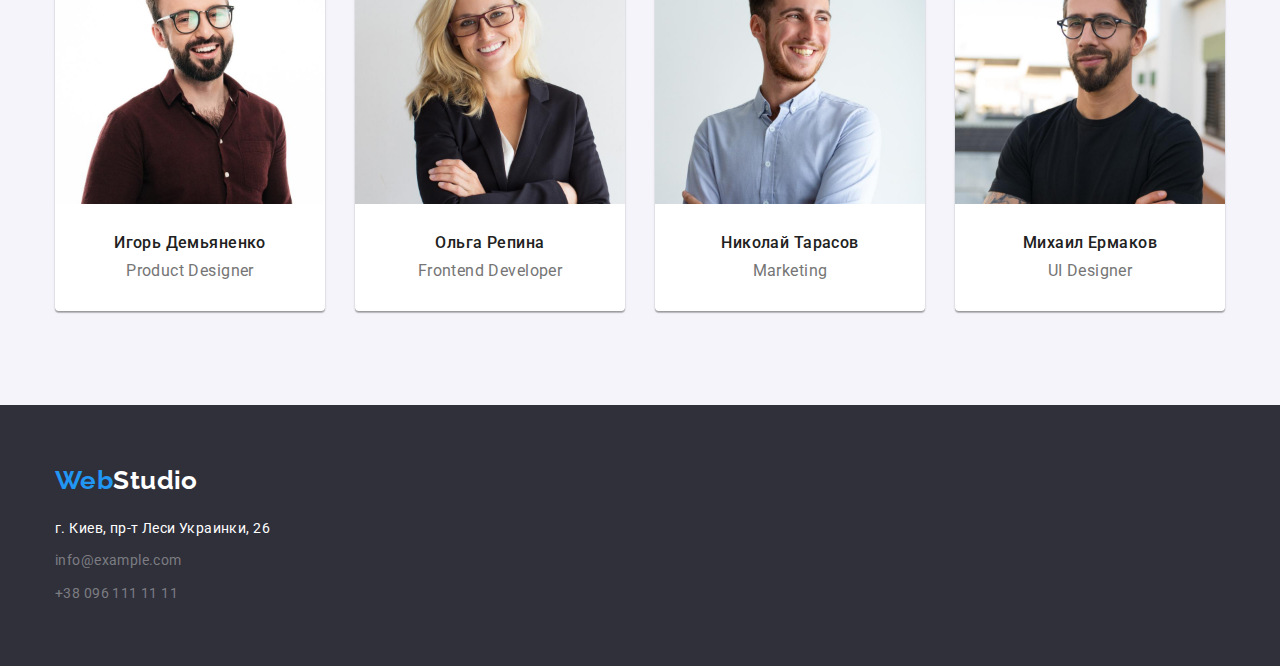
==== commit 29117e60: "re-worked footer" ====
--- a/index.html
+++ b/index.html
@@ -150,7 +150,7 @@
         </a>
         <address class="address">
           <ul>
-            <li>
+            <li class="item">
               <a
                 href="https://goo.gl/maps/4YTj8nZPd8LjC2Ac9"
                 class="address-link"
@@ -160,12 +160,12 @@
                 г. Киев, пр-т Леси Украинки, 26
               </a>
             </li>
-            <li>
+            <li class="item">
               <a href="mailto:info@example.com" class="contacts-link"
                 >info@example.com</a
               >
             </li>
-            <li>
+            <li class="item">
               <a href="tel:+380961111111" class="contacts-link"
                 >+38 096 111 11 11</a
               >
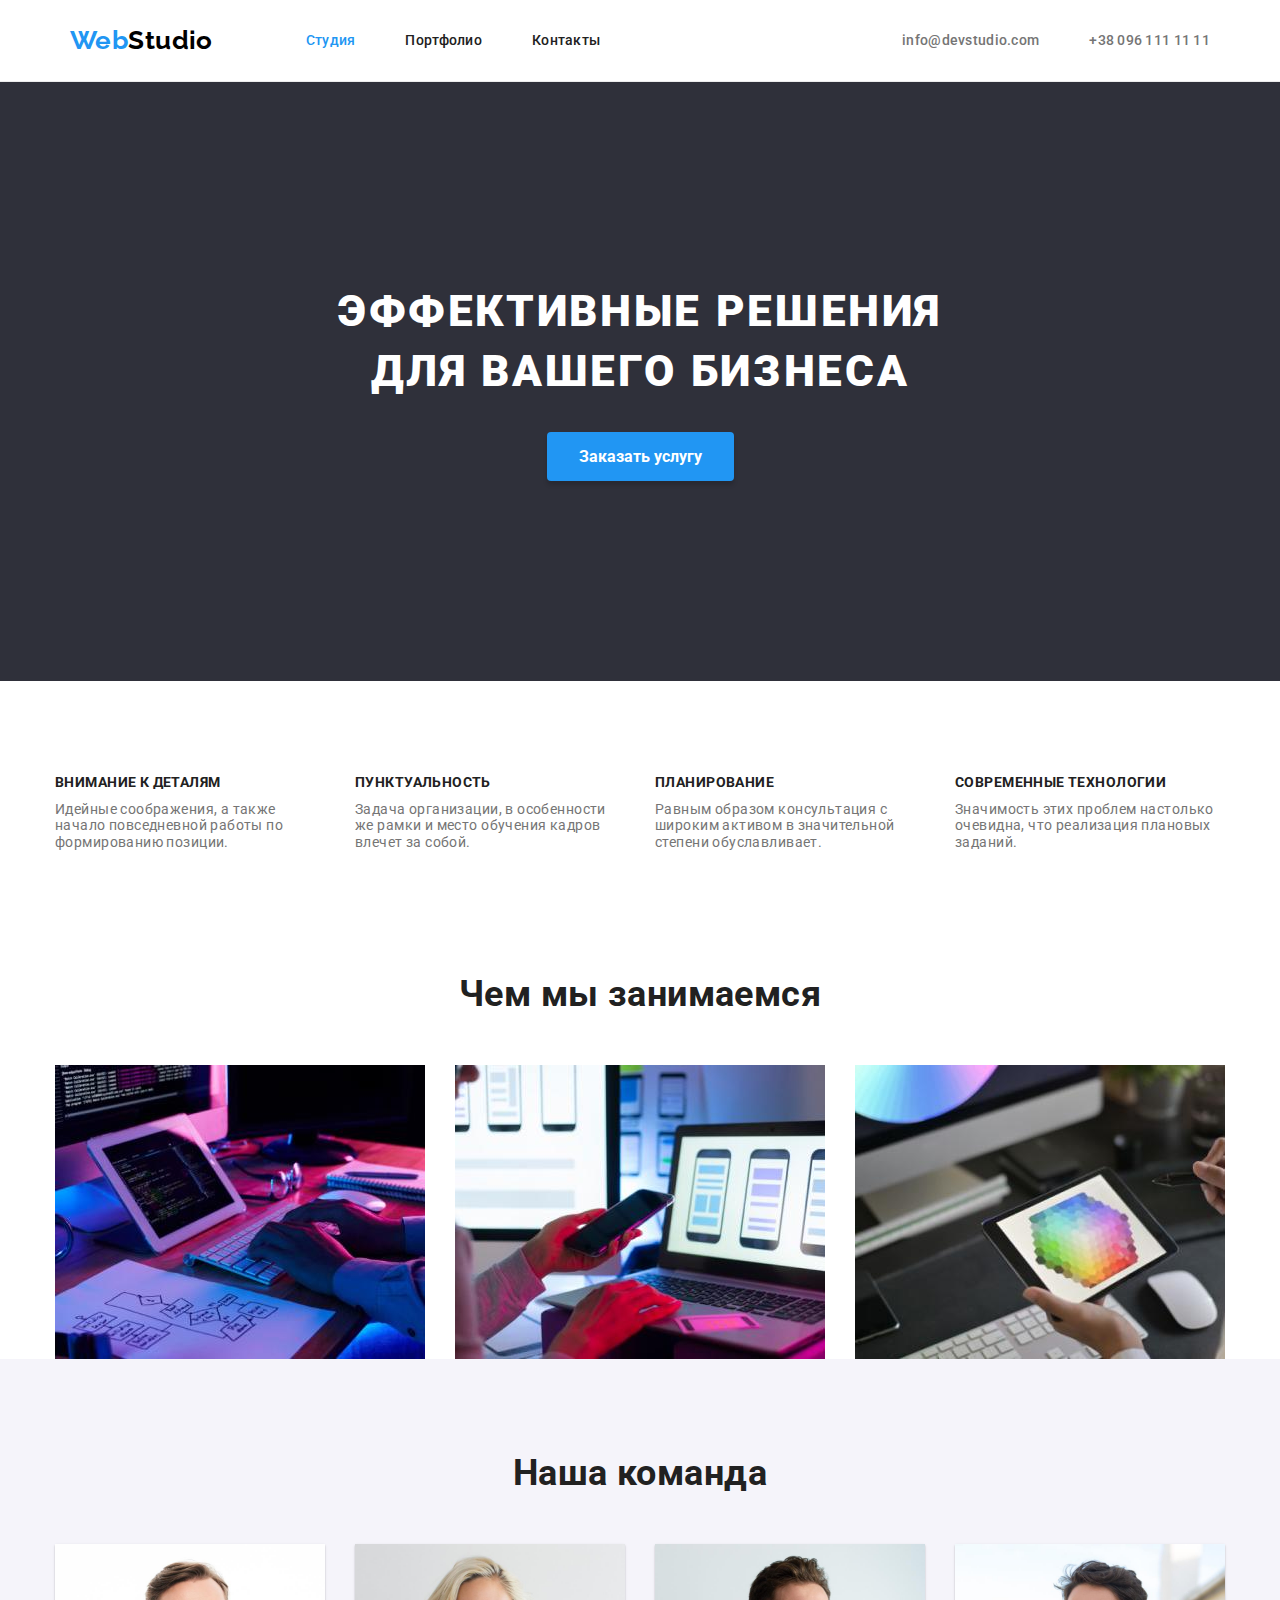
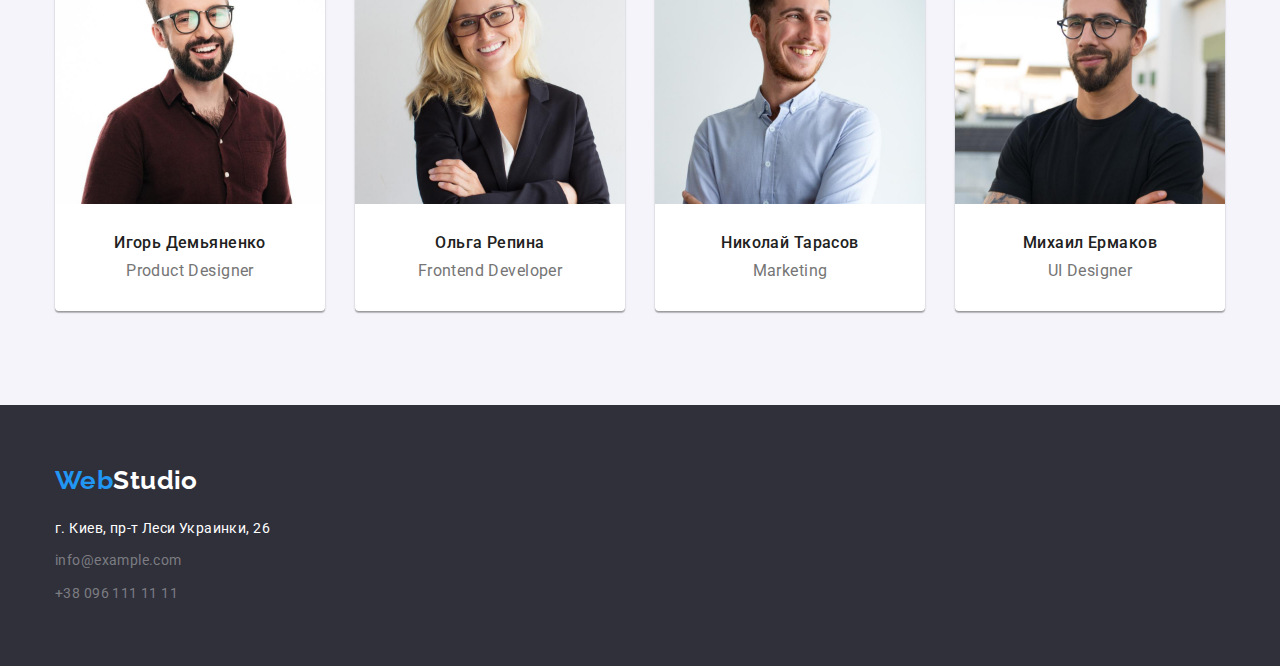
==== commit 2d63ae06: "add div.container" ====
--- a/index.html
+++ b/index.html
@@ -36,18 +36,20 @@
           </ul>
         </nav>
 
-        <ul class="contacts">
-          <li class="item">
-            <a href="mailto:info@devstudio.com" class="contacts-link"
-              >info@devstudio.com</a
-            >
-          </li>
-          <li class="item">
-            <a href="tel:+380961111111" class="contacts-link"
-              >+38 096 111 11 11</a
-            >
-          </li>
-        </ul>
+        <div class="container contacts-list">
+          <ul class="contacts-list">
+            <li class="item">
+              <a href="mailto:info@devstudio.com" class="contacts-link"
+                >info@devstudio.com</a
+              >
+            </li>
+            <li class="item">
+              <a href="tel:+380961111111" class="contacts-link"
+                >+38 096 111 11 11</a
+              >
+            </li>
+          </ul>
+        </div>
       </div>
     </header>
 
--- a/css/styles.css
+++ b/css/styles.css
@@ -112,9 +112,11 @@
 
 }
 
+.page-header {
+    display: flex;
+}
 
 .header .contacts-link {
-    display: flex;
     font-weight: 500;
     line-height: 1.14;
     letter-spacing: 0.02em;
@@ -138,35 +140,29 @@
     color: var(--accent-color);
 }
 
-.contacts {
+.site-nav {
+    display:flex
+}
+
+.site-nav .item {
+    margin-right: 50px;
+}
+
+.site-nav .item:last-child {
+    margin-right: 0;
+}
+
+.site-nav .current {
+    color: var(--accent-color);
+}
+
+.contacts-list {
     display: flex;
     margin-left: auto;
     align-items: center;
 }
 
-.site-nav {
-    display:flex
-}
-
-.site-nav .item {
-    margin-right: 50px;
-}
-
-.site-nav .item:last-child {
-    margin-right: 0;
-}
-
-.site-nav .current {
-    color: var(--accent-color);
-}
-
-.page-header {
-    display: flex;
-}
-
-
-
-.contacts .item + .item {
+.contacts-list .item + .item {
     margin-left: 50px;
 }
 
@@ -178,7 +174,6 @@
 .header-nav {
     display: flex;
     align-items: center;
-    /* justify-content: space-around; */
 }
 
 .hero {
@@ -280,7 +275,7 @@
 }
 
 
-.contacts, .nav-link, p {
+.contacts-list, .nav-link, p {
     color: var(--text-color);
 }
 
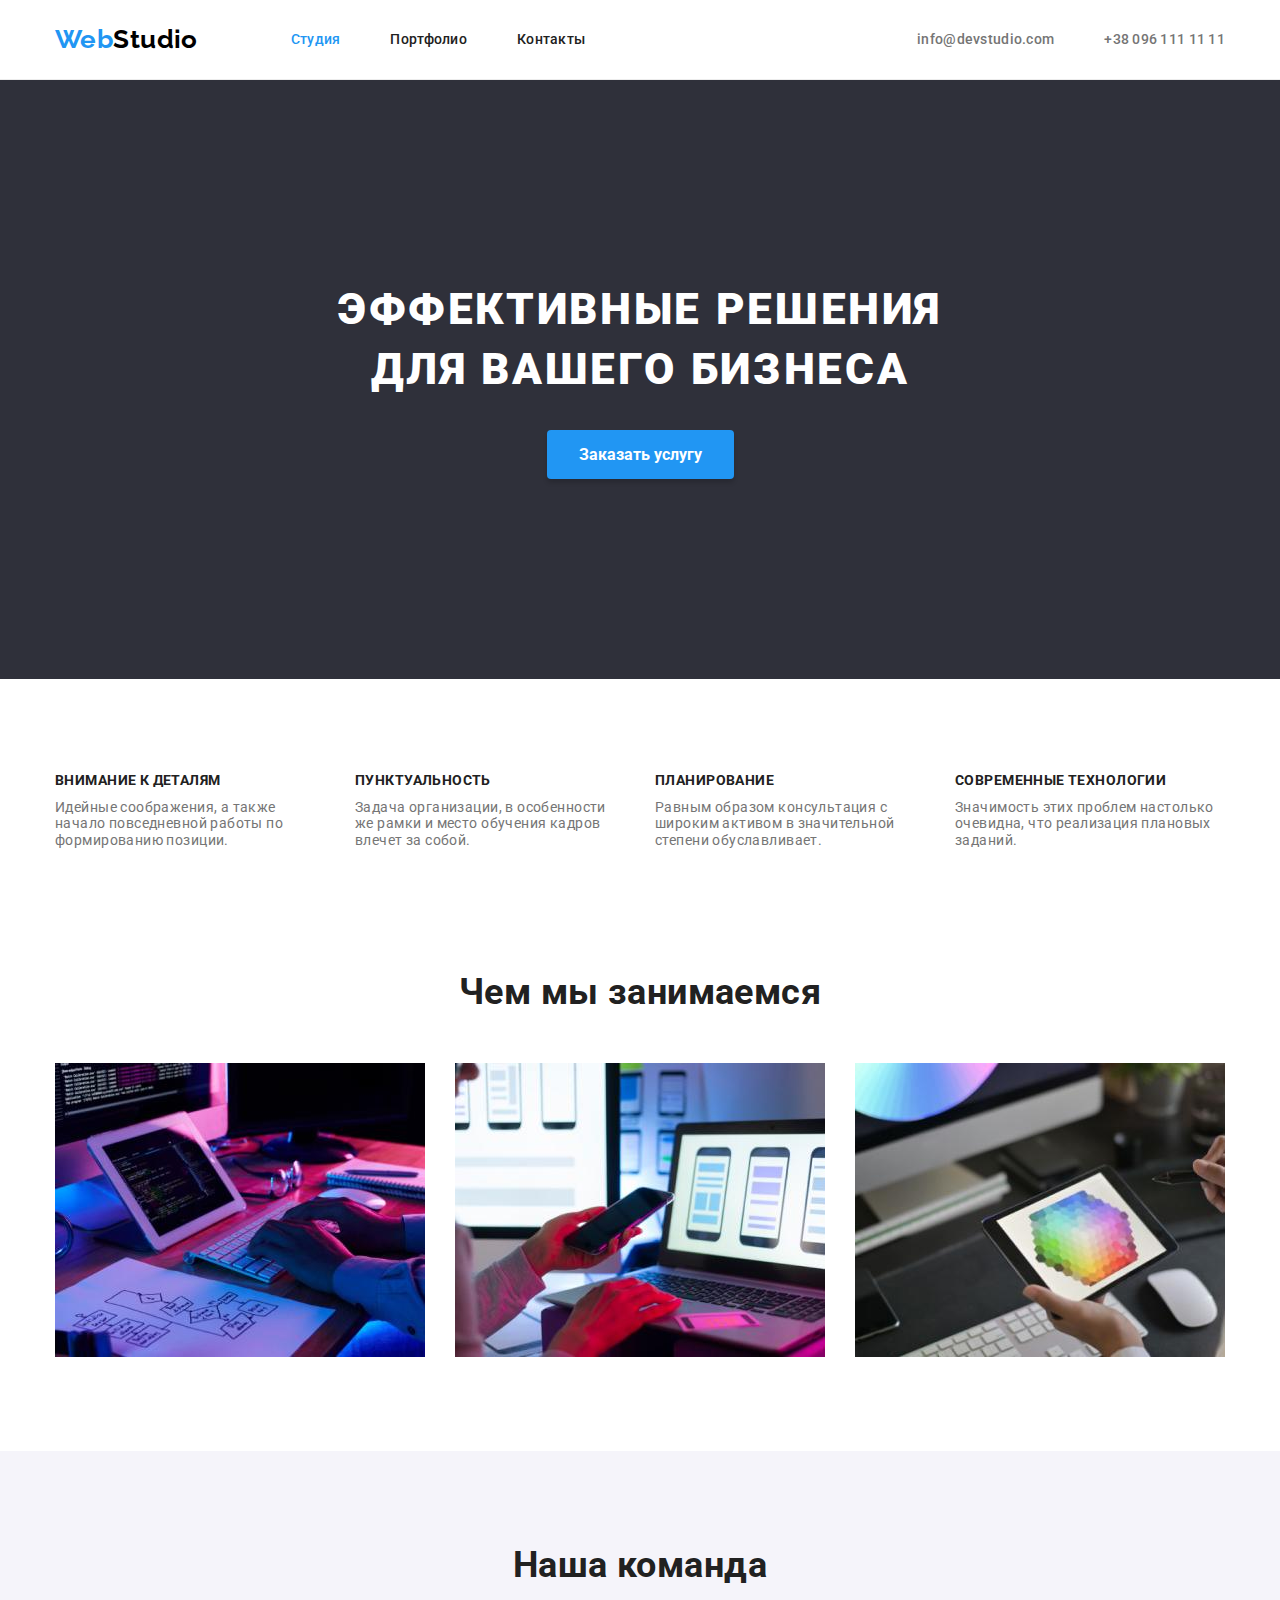
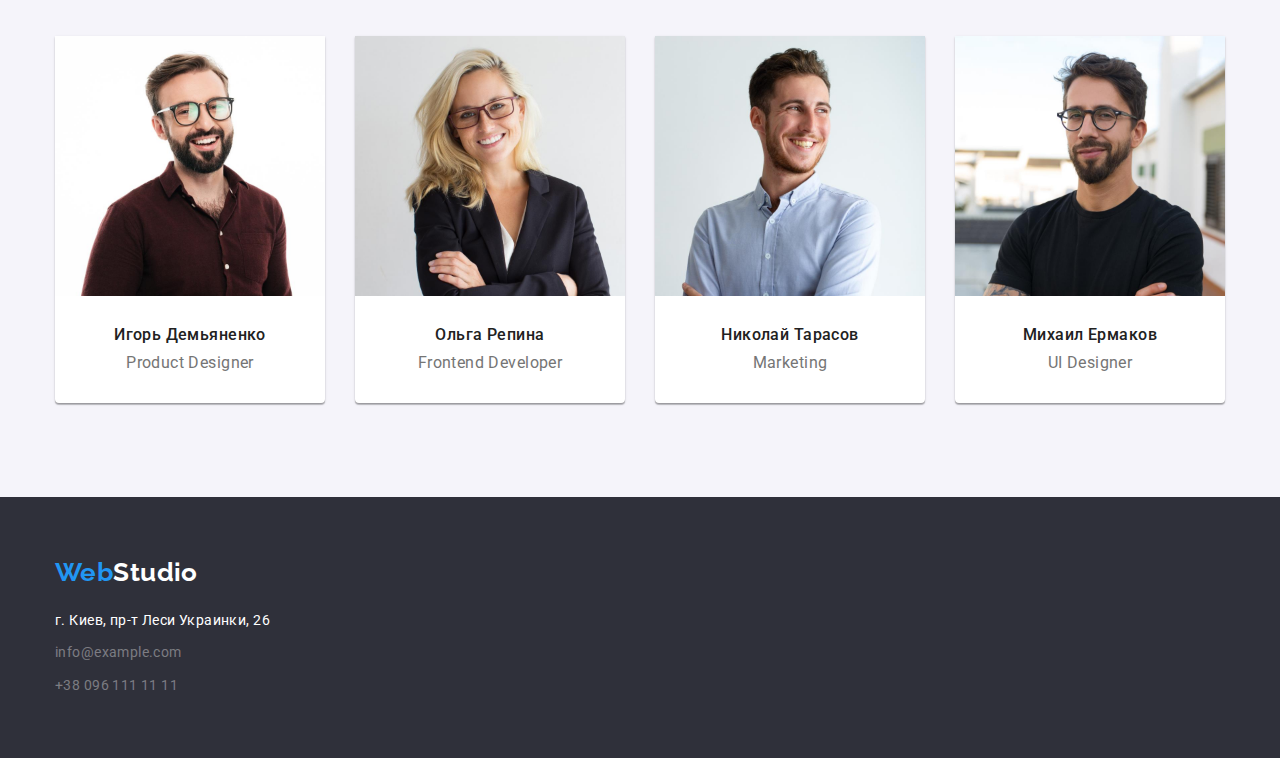
==== commit 947f0695: "." ====
--- a/index.html
+++ b/index.html
@@ -20,7 +20,7 @@
 
     <header class="header">
       <div class="container page-header">
-        <nav class="container header-nav">
+        <nav class="header-nav">
           <a href="./index.html" class="logo"
             ><span class="accent">Web</span>Studio</a
           >
@@ -36,20 +36,18 @@
           </ul>
         </nav>
 
-        <div class="container contacts-list">
-          <ul class="contacts-list">
-            <li class="item">
-              <a href="mailto:info@devstudio.com" class="contacts-link"
-                >info@devstudio.com</a
-              >
-            </li>
-            <li class="item">
-              <a href="tel:+380961111111" class="contacts-link"
-                >+38 096 111 11 11</a
-              >
-            </li>
-          </ul>
-        </div>
+        <ul class="contacts-list">
+          <li class="item">
+            <a href="mailto:info@devstudio.com" class="contacts-link"
+              >info@devstudio.com</a
+            >
+          </li>
+          <li class="item">
+            <a href="tel:+380961111111" class="contacts-link"
+              >+38 096 111 11 11</a
+            >
+          </li>
+        </ul>
       </div>
     </header>
 
@@ -101,7 +99,7 @@
 
       <!-- about -->
 
-      <section class="about">
+      <section class="section about">
         <div class="container">
           <h2 class="section-title">Чем мы занимаемся</h2>
           <ul class="section-list">
--- a/css/styles.css
+++ b/css/styles.css
@@ -87,6 +87,7 @@
 }
 
 .header {
+    padding: 24px 0;
     background-color: var(--background-color);
     border-bottom: 1px solid #ECECEC;
 }
@@ -94,8 +95,6 @@
 .logo {
     display: inline-block;
     margin-right: 93px;
-    padding-top: 25px;
-    padding-bottom: 25px;
     font-family: 'Raleway';
     font-weight: 700;
     font-size: 26px;
@@ -128,8 +127,6 @@
 }
 
 .nav-link {
-    padding-top: 32px;
-    padding-bottom: 32px;
     font-weight: 500;
     line-height: 1.14;
     letter-spacing: 0.02em;
@@ -264,7 +261,7 @@
 }
 
 .team-descprition {
-    margin-bottom: 30px; 
+    padding-bottom: 30px; 
     font-size: 16px;
     line-height: 1.18;
     text-align: center;
@@ -357,6 +354,7 @@
 }
 
 .footer .logo {
+    margin-right: 0;
     padding: 0;
     display: inline-block;
     margin-bottom: 20px;
